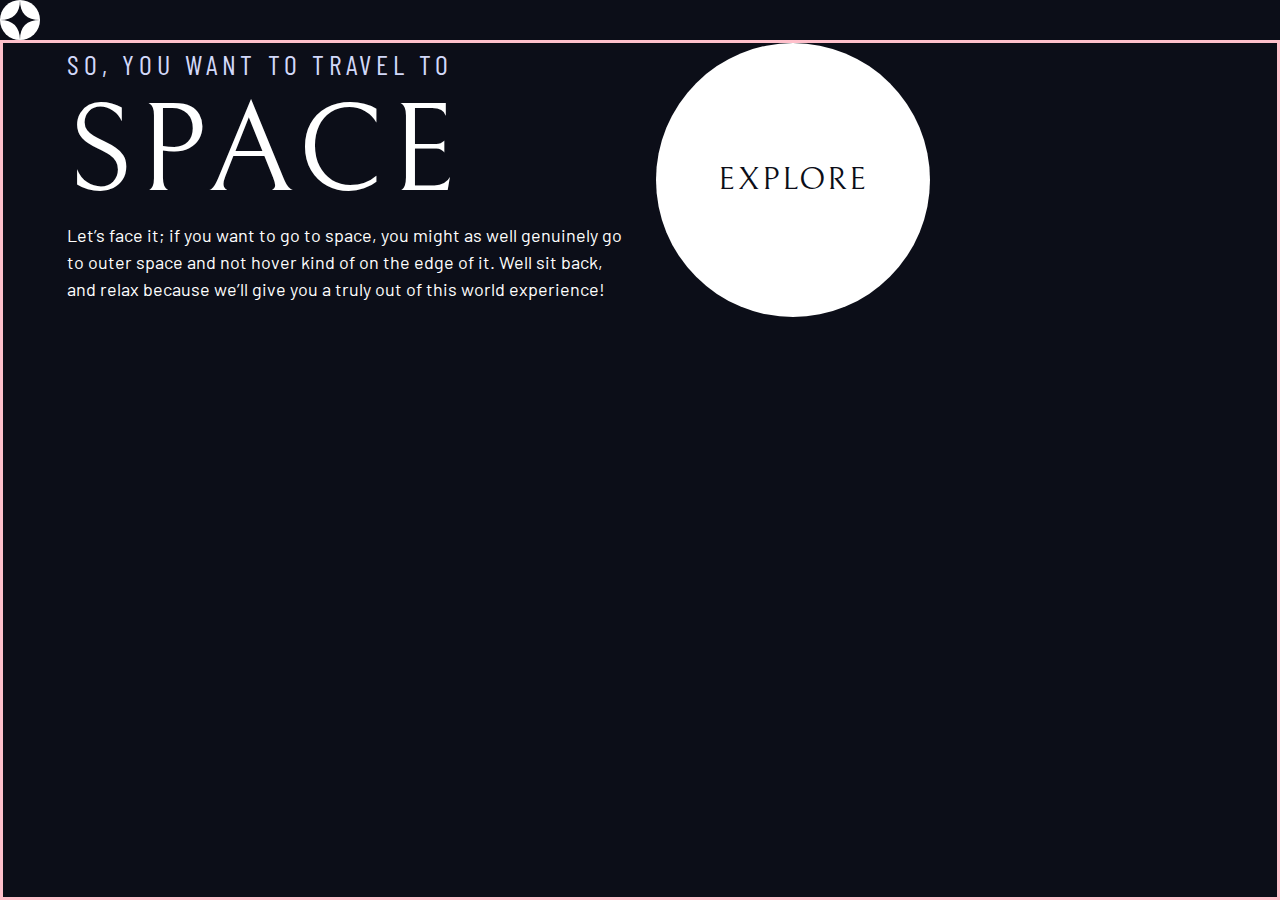
==== index.html @ 5cb03c68 "use grid to create layout" ====
<!DOCTYPE html>
<html lang="en">
    <head>
    <meta charset="UTF-8">
    <meta name="viewport" content="width=device-width, initial-scale=1.0">
    <link rel="stylesheet" href="styles/styles.css">
    <link rel="icon" type="image/png" sizes="32x32" href="./assets/favicon-32x32.png">
    <link rel="stylesheet" href="styles/style.css">
    <title>Frontend Mentor | Space tourism website</title>
    </head>
    <body class="home">
        <header class="primary-header flex">
            <div>
                <!-- Must put the dimensions so the browser knows the aspect ratio-->
                <img src="assets/shared/logo.svg" class="logo" alt="White Circle Logo" width="40px" height="40px">
            </div>
            <!-- <nav>
                <ul class="primary-navigation underline-indicators  | flex">
                    <li class="active"><a class="uppercase text-white letter-spacing-2" href="index.html"><span>00</span>Home</a> </li>
                    <li><a class=" uppercase text-white letter-spacing-2" href="destination.html"><span>01</span>Destination</a></li>
                    <li><a class="uppercase text-white letter-spacing-2" href="crew.html"><span>02</span>Crew</a></li>
                    <li><a class="uppercase text-white letter-spacing-2" href="technology.html"><span>03</span>Technology</a></li>
                </ul>
            </nav> -->
        </header>
        <!-- every page must have a main element -->
        <main id="main-content">
            <div class="grid-container">
                <div>
                    <h1 class="ff-sans-cond fs-500 uppercase text-accent letter-spacing-1">So, you want to travel to
                    <span class="ff-serif fs-900 text-white d-block">Space</span></h1>
                    <p>Let’s face it; if you want to go to space, you might as well genuinely go to
                    outer space and not hover kind of on the edge of it. Well sit back, and relax
                    because we’ll give you a truly out of this world experience!</p>
                </div>

                <div>
                    <!-- explore button -->
                    <a href="" class="btn-large | uppercase bg-white text-dark fs-600 ff-serif">Explore</a>
                </div>
            </div>
        </main>
    </body>
</html>

<!-- <nav id="navigation" aria-label="Main Menu">
  <button class="menu-trigger click-target-helper" aria-haspopup="true" aria-expanded="false" tabindex="0">
    <img src="assets/shared/icon-hamburger.svg" class="icon icon-open" alt="menu open button">
    <img src="assets/shared/icon-close.svg" class="icon icon-close" alt="menu close button">
    <div class="visually-hidden">Reveal and Hide Menu</div>
  </button>
  <div class="menu-wrapper">
    <ul id="menu-list" class="menu-list" role="menu">
      <li><a href="index.html" class="menu-link menu-list-link | click-target-helper active"><span
            class="count">00</span>Home</a></li>
      <li><a href="destination-moon.html" class="menu-link menu-list-link | click-target-helper"><span
            class="count">01</span>Destination</a></li>
      <li><a href="crew-commander.html" class="menu-link menu-list-link | click-target-helper"><span
            class="count">02</span>Crew</a></li>
      <li><a href="technology.html" class="menu-link menu-list-link | click-target-helper"><span
            class="count">03</span>Technology</a></li>
    </ul>
  </div>
</nav> -->
---- styles/styles.css ----
/* Box sizing rules */
*,
*::before,
*::after {
  -webkit-box-sizing: border-box;
          box-sizing: border-box;
}

/* Remove default margin */
* {
  margin: 0;
}

/* Avoid text overflow */
p, h1, h2, h3, h4, h5, h6 {
  -webkit-hyphens: auto;
      -ms-hyphens: auto;
          hyphens: auto;
  /* optional */
}

/* Remove list styles on ul, ol elements with a list role, which suggests default styling will be removed */
ul[role=list],
ol[role=list] {
  list-style: none;
}

/* Set core root defaults */
html:focus-within {
  scroll-behavior: smooth;
}

/* Set core body defaults */
html, body {
  height: 100%;
}

body {
  text-rendering: optimizeSpeed;
  -webkit-font-smoothing: antialiased;
}

/* A elements that don't have a class get default styles */
a:not([class]) {
  -webkit-text-decoration-skip: ink;
          text-decoration-skip-ink: auto;
}

/* Make images easier to work with */
img, picture, video, canvas, svg {
  max-width: 100%;
  display: block;
}

/* Inherit fonts for inputs and buttons */
input,
button,
textarea,
select {
  font: inherit;
}

button {
  padding: 0;
  border: none;
  background-color: none;
  cursor: pointer;
}

/* Remove all animations, transitions and smooth scroll for people that prefer not to see them */
@media (prefers-reduced-motion: reduce) {
  html:focus-within {
    scroll-behavior: auto;
  }

  *,
*::before,
*::after {
    -webkit-animation-duration: 0.01ms !important;
            animation-duration: 0.01ms !important;
    -webkit-animation-iteration-count: 1 !important;
            animation-iteration-count: 1 !important;
    -webkit-transition-duration: 0.01ms !important;
         -o-transition-duration: 0.01ms !important;
            transition-duration: 0.01ms !important;
    scroll-behavior: auto !important;
  }
}
:root {
  --phone-max: 37.4374em;
  --tab-port-min: 37.5em // 600px
  --tab-port-max: 56.1875em // 899px
  --desktop-min: 56.25em // 900px
  --desktop-max: 80em // 1280px ;
}

:root {
  --clr-dark-hsl: 230 35% 7%;
  --clr-accent-hsl: 231 77% 90%;
  --clr-white-hsl: 0 100% 100%;
  --clr-dark: hsl(var(--clr-dark-hsl) / 1);
  --clr-accent: hsl(var(--clr-accent-hsl) / 1);
  --clr-white: hsl(var(--clr-white-hsl) / 1);
}

/* bellefair-regular - latin */
@font-face {
  font-family: "Bellefair";
  font-style: normal;
  font-weight: 400;
  font-display: swap;
  src: url("../../assets/fonts/bellefair/bellefair-v11-latin-regular.eot");
  /* IE9 Compat Modes */
  src: url("../../assets/fonts/bellefair/bellefair-v11-latin-regular.eot?#iefix") format("embedded-opentype"), url("../../assets/fonts/bellefair/bellefair-v11-latin-regular.woff2") format("woff2"), url("../../assets/fonts/bellefair/bellefair-v11-latin-regular.woff") format("woff"), url("../../assets/fonts/bellefair/bellefair-v11-latin-regular.ttf") format("truetype"), url("../../assets/fonts/bellefair/bellefair-v11-latin-regular.svg#Bellefair") format("svg");
  /* Legacy iOS */
}
/* barlow-condensed-regular - latin */
@font-face {
  font-family: "Barlow Condensed";
  font-style: normal;
  font-weight: 400;
  font-display: swap;
  src: url("../../assets/fonts/barlow-condensed/barlow-condensed-v11-latin-regular.eot");
  /* IE9 Compat Modes */
  src: url("../../assets/fonts/barlow-condensed/barlow-condensed-v11-latin-regular.eot?#iefix") format("embedded-opentype"), url("../../assets/fonts/barlow-condensed/barlow-condensed-v11-latin-regular.woff2") format("woff2"), url("../../assets/fonts/barlow-condensed/barlow-condensed-v11-latin-regular.woff") format("woff"), url("../../assets/fonts/barlow-condensed/barlow-condensed-v11-latin-regular.ttf") format("truetype"), url("../../assets/fonts/barlow-condensed/barlow-condensed-v11-latin-regular.svg#BarlowCondensed") format("svg");
  /* Legacy iOS */
}
/* barlow-regular - latin */
@font-face {
  font-family: "Barlow";
  font-style: normal;
  font-weight: 400;
  font-display: swap;
  src: url("../../assets/fonts/barlow/barlow-v11-latin-regular.eot");
  /* IE9 Compat Modes */
  src: url("../../assets/fonts/barlow/barlow-v11-latin-regular.eot?#iefix") format("embedded-opentype"), url("../../assets/fonts/barlow/barlow-v11-latin-regular.woff2") format("woff2"), url("../../assets/fonts/barlow/barlow-v11-latin-regular.woff") format("woff"), url("../../assets/fonts/barlow/barlow-v11-latin-regular.ttf") format("truetype"), url("../../assets/fonts/barlow/barlow-v11-latin-regular.svg#Barlow") format("svg");
  /* Legacy iOS */
}
/* barlow-condensed-700 - latin */
@font-face {
  font-family: "Barlow Condensed";
  font-style: normal;
  font-weight: 700;
  font-display: swap;
  src: url("../../assets/fonts/barlow-condensed-700/barlow-condensed-v11-latin-700.eot");
  /* IE9 Compat Modes */
  src: local(""), url("../../assets/fonts/barlow-condensed-700/barlow-condensed-v11-latin-700.eot?#iefix") format("embedded-opentype"), url("../../assets/fonts/barlow-condensed-700/barlow-condensed-v11-latin-700.woff2") format("woff2"), url("../../assets/fonts/barlow-condensed-700/barlow-condensed-v11-latin-700.woff") format("woff"), url("../../assets/fonts/barlow-condensed-700/barlow-condensed-v11-latin-700.ttf") format("truetype"), url("../../assets/fonts/barlow-condensed-700/barlow-condensed-v11-latin-700.svg#BarlowCondensed") format("svg");
  /* Legacy iOS */
}
:root {
  --font-sans: system-ui,-apple-system,"Segoe UI","Roboto","Ubuntu","Cantarell","Noto Sans", sans-serif;
  --font-serif: "Old Style", "Apple Garamond", "Baskerville", "Times New Roman", "Droid Serif", "Times", "Source Serif Pro", "serif", "Apple Color Emoji", "Segoe UI Emoji", "Segoe UI Symbol";
  --ff-serif: "Bellefair", var(--font-serif);
  --ff-sans-cond: "Barlow Condensed", var(--font-sans);
  --ff-sans-normal: "Barlow", var(--font-sans);
  --fs-900: clamp(5rem, 8.5vw + 1rem, 9.375rem);
  --fs-800: 3.55rem;
  --fs-700: 1.5rem;
  --fs-600: 1.25rem;
  --fs-500: 1rem;
  --fs-400: 0.9375rem;
  --fs-300: 0.875rem;
  --fs-200: 0.875rem;
  --letter-spacing-large: 2.7px;
  --letter-spacing-med: 2.7px;
  --letter-spacing-sm: 2.35px;
  --letter-spacing-xs: 1.25px;
  --fw-normal: 400;
  --fw-bold: 700;
}
@media (min-width: 37.5em) {
  :root {
    --fs-800: 5rem;
    --fs-700: 2.5rem;
    --fs-600: 1.5rem;
    --fs-500: 1.25rem;
    --fs-400: 1rem;
    --fs-300: 1rem;
    --letter-spacing-large: 3.38px;
    --letter-spacing-med: 2.36px;
    --letter-spacing-sm: 2.35px;
    --letter-spacing-xs: 2px;
  }
}
@media (min-width: 56.25em) {
  :root {
    --fs-700: 3.5rem;
    --fs-600: 2rem;
    --fs-500: 1.75rem;
    --fs-400: 1.125rem;
    --letter-spacing-large: 4.75px;
    --letter-spacing-med: 2.7px;
    --letter-spacing-sm: 2.35px;
  }
}

h1, h2, h3, h4, h5, h6 {
  font-weight: var(--fw-normal);
}

:root {
  --layer-1: 1;
  --layer-2: 2;
  --layer-3: 3;
  --layer-4: 4;
  --layer-5: 5;
  --layer-important:2147483647;
}

body {
  background-color: var(--clr-dark);
  color: var(--clr-white);
  font-family: var(--ff-sans-normal);
  font-size: var(--fs-400);
  font-weight: var(--fw-normal);
  line-height: 1.5;
  display: grid;
  grid-template-rows: -webkit-min-content 1fr;
  grid-template-rows: min-content 1fr;
}

main {
  display: grid;
}

:root {
  --duration-fast: 200ms;
  --duration-med: 300ms;
  --duration-slow: 600ms;
}

.flex {
  display: -webkit-box;
  display: -ms-flexbox;
  display: flex;
  gap: var(--gap, 1rem);
}

.grid {
  display: grid;
  gap: var(--gap, 1rem);
}

.d-block {
  display: block;
}

.flow > * + * {
  margin-top: var(--flow-space, 1em);
}

.container {
  padding-inline: 2em;
  max-width: 80rem;
  margin-inline: auto;
}

.grid-container {
  border: 3px solid pink;
  --max-width: calc(var(--desktop-max) / 2);
  display: grid;
}
@media (min-width: 56.25em) {
  .grid-container {
    grid-template-columns: minmax(2rem, 1fr) repeat(2, minmax(0, 40rem)) minmax(2rem, 1fr);
    -webkit-column-gap: var(--container-gap, 2rem);
       -moz-column-gap: var(--container-gap, 2rem);
            column-gap: var(--container-gap, 2rem);
  }
  .grid-container > :first-child {
    grid-column: 2;
  }
  .grid-container > :last-child {
    grid-column: 3;
  }
}

.flex-container {
  border: 3px solid pink;
  -webkit-box-orient: vertical;
  -webkit-box-direction: normal;
      -ms-flex-direction: column;
          flex-direction: column;
}

.container-ch {
  width: calc(100% - 2 * var(--component-padding, 2em));
  margin-inline: auto;
  max-width: 80rem;
}

.sr-only {
  position: absolute;
  overflow: hidden;
  clip: rect(0 0 0 0);
  height: 1px;
  width: 1px;
  margin: -1px;
  padding: 0;
  border: 0;
  white-space: nowrap;
}

.click-target-helper {
  position: relative;
}
.click-target-helper::after {
  --click-target-minimum: 44px;
  --inset-by: min(
    0px,
    calc((100% - var(--click-target-minimum)) / 2)
  );
  content: "";
  position: absolute;
  top: var(--inset-by);
  left: var(--inset-by);
  right: var(--inset-by);
  bottom: var(--inset-by);
}

.bg-dark {
  background-color: hsl(var(--clr-dark-hsl)/var(--alpha, 1));
}

.bg-accent {
  background-color: hsl(var(--clr-accent-hsl)/var(--alpha, 1));
}

.bg-white {
  background-color: hsl(var(--clr-white-hsl)/var(--alpha, 1));
}

.text-dark {
  color: hsl(var(--clr-dark-hsl));
}

.text-accent {
  color: hsl(var(--clr-accent-hsl));
}

.text-white {
  color: hsl(var(--clr-white-hsl));
}

/* typography */
.ff-serif {
  font-family: var(--ff-serif);
}

.ff-sans-cond {
  font-family: var(--ff-sans-cond);
}

.ff-sans-normal {
  font-family: var(--ff-sans-normal);
}

.letter-spacing-1 {
  letter-spacing: var(--letter-spacing-large);
}

.letter-spacing-2 {
  letter-spacing: var(--letter-spacing-med);
}

.letter-spacing-3 {
  letter-spacing: var(--letter-spacing-sm);
}

.uppercase {
  text-transform: uppercase;
}

.fs-900 {
  font-size: var(--fs-900);
}

.fs-800 {
  font-size: var(--fs-800);
}

.fs-700 {
  font-size: var(--fs-700);
}

.fs-600 {
  font-size: var(--fs-600);
}

.fs-500 {
  font-size: var(--fs-500);
}

.fs-400 {
  font-size: var(--fs-400);
}

.fs-300 {
  font-size: var(--fs-300);
}

.fs-200 {
  font-size: var(--fs-200);
}

.fw-normal {
  font-weight: var(--fw-normal);
}

.fw-bold {
  font-weight: var(--fw-bold);
}

.fs-900,
.fs-800,
.fs-700,
.fs-600 {
  line-height: 1.1;
}

.numbered-title {
  font-family: var(--ff-sans-cond);
  font-size: var(--fs-500);
  letter-spacing: 4.72px;
  text-transform: uppercase;
}
.numbered-title span {
  color: hsl(var(--clr-white-hsl)/0.25);
  margin-right: 0.85em;
  font-weight: var(--fw-bold);
}

.btn-large {
  --btn-size: 8.5625em;
  isolation: isolate;
  position: relative;
  display: grid;
  place-content: center;
  letter-spacing: var(--letter-spacing-xs);
  width: var(--btn-size);
  height: var(--btn-size);
  border-radius: 50%;
  text-decoration: none;
}
.btn-large::before {
  content: "";
  opacity: 0;
  position: absolute;
  inset: 0;
  background: hsl(var(--clr-white-hsl)/0.13);
  border-radius: inherit;
  --anim-duration: var(--duration-slow);
  -webkit-transition: opacity var(--anim-duration) linear, -webkit-transform calc(1.5 * var(--anim-duration)) ease-out;
  transition: opacity var(--anim-duration) linear, -webkit-transform calc(1.5 * var(--anim-duration)) ease-out;
  -o-transition: opacity var(--anim-duration) linear, transform calc(1.5 * var(--anim-duration)) ease-out;
  transition: opacity var(--anim-duration) linear, transform calc(1.5 * var(--anim-duration)) ease-out;
  transition: opacity var(--anim-duration) linear, transform calc(1.5 * var(--anim-duration)) ease-out, -webkit-transform calc(1.5 * var(--anim-duration)) ease-out;
  z-index: -1;
}
.btn-large:hover::before, .btn-large:focus::before {
  opacity: 1;
  -webkit-transform: scale(1.64);
      -ms-transform: scale(1.64);
          transform: scale(1.64);
  --anim-duration: var(--duration-fast);
}

.tab-button [aria-selected=true] {
  color: var(--clr-white);
}

.dot-button {
  --dot-size: 0.5rem;
  padding: var(--dot-size);
  border-radius: 50%;
  -webkit-box-shadow: inset 0px 0px 0px var(--dot-size) hsl(var(--clr-white-hsl)/0.17);
          box-shadow: inset 0px 0px 0px var(--dot-size) hsl(var(--clr-white-hsl)/0.17);
  will-change: box-shadow;
  -webkit-transition: -webkit-box-shadow var(--anim-duration, var(--duration-med)) ease-out;
  transition: -webkit-box-shadow var(--anim-duration, var(--duration-med)) ease-out;
  -o-transition: box-shadow var(--anim-duration, var(--duration-med)) ease-out;
  transition: box-shadow var(--anim-duration, var(--duration-med)) ease-out;
  transition: box-shadow var(--anim-duration, var(--duration-med)) ease-out, -webkit-box-shadow var(--anim-duration, var(--duration-med)) ease-out;
}
.dot-button:hover {
  -webkit-box-shadow: inset 0px 0px 0px var(--dot-size) hsl(var(--clr-white-hsl)/0.25);
          box-shadow: inset 0px 0px 0px var(--dot-size) hsl(var(--clr-white-hsl)/0.25);
  --anim-duration: var(--duration-fast);
}

.dot-button[aria-selected=true] {
  background-color: var(--clr-white);
}

.number-button {
  position: relative;
  --button-size: 2.5em;
  font-family: var(--ff-serif);
  font-size: var(--fs-600);
  color: var(--clr-white);
  border-radius: 50%;
  width: var(--button-size);
  height: var(--button-size);
  background-color: var(--clr-dark);
  -webkit-box-shadow: 0px 0px 0px 1px hsl(var(--clr-white-hsl)/0.25);
          box-shadow: 0px 0px 0px 1px hsl(var(--clr-white-hsl)/0.25);
  will-change: box-shadow;
  -webkit-transition: -webkit-box-shadow var(--duration-med) ease-out;
  transition: -webkit-box-shadow var(--duration-med) ease-out;
  -o-transition: box-shadow var(--duration-med) ease-out;
  transition: box-shadow var(--duration-med) ease-out;
  transition: box-shadow var(--duration-med) ease-out, -webkit-box-shadow var(--duration-med) ease-out;
}
.number-button:hover, .number-button:focus {
  -webkit-box-shadow: 0px 0px 0px 1px var(--clr-white);
          box-shadow: 0px 0px 0px 1px var(--clr-white);
}
.number-button[aria-selected=true] {
  color: var(--clr-dark);
  background-color: var(--clr-white);
  -webkit-box-shadow: 0px 0px 0px 1px hsl(var(--clr-white-hsl));
          box-shadow: 0px 0px 0px 1px hsl(var(--clr-white-hsl));
}

.primary-navigation {
  --gap: 8.5625rem;
  --underline-gap: 2rem;
  background: hsl(var(--clr-white-hsl)/0.04);
  font-family: var(--ff-sans-cond);
  font-size: var(--fs-300);
  list-style: none;
}
.primary-navigation a {
  text-decoration: none;
}
.primary-navigation a span {
  font-weight: var(--fw-bold);
  margin-right: 0.5em;
}

.tab-buttons {
  --gap: 3rem;
}

.dot-buttons {
  --gap: 2rem;
}

.number-buttons {
  --gap: 3rem;
}

.underline-indicators > *,
.underline-indicator {
  cursor: pointer;
  position: relative;
  padding-block: var(--underline-gap, 1rem);
}
.underline-indicators > *::before,
.underline-indicator::before {
  content: "";
  position: absolute;
  width: 100%;
  height: 3px;
  bottom: 0;
  opacity: 0;
  -webkit-transform: scaleX(0);
      -ms-transform: scaleX(0);
          transform: scaleX(0);
  background-color: hsl(var(--clr-white-hsl)/0.52);
  --anim-duration: var(--duration-slow);
  -webkit-transition: opacity var(--anim-duration) linear, -webkit-transform var(--anim-duration) ease-out;
  transition: opacity var(--anim-duration) linear, -webkit-transform var(--anim-duration) ease-out;
  -o-transition: opacity var(--anim-duration) linear, transform var(--anim-duration) ease-out;
  transition: opacity var(--anim-duration) linear, transform var(--anim-duration) ease-out;
  transition: opacity var(--anim-duration) linear, transform var(--anim-duration) ease-out, -webkit-transform var(--anim-duration) ease-out;
}
.underline-indicators > *:hover::before, .underline-indicators > *:focus:before,
.underline-indicator:hover::before,
.underline-indicator:focus:before {
  opacity: 1;
  -webkit-transform: scaleX(1);
      -ms-transform: scaleX(1);
          transform: scaleX(1);
  --anim-duration: var(--duration-fast);
}
.underline-indicators > *[aria-selected=true]::before, .underline-indicators > *.active::before,
.underline-indicator[aria-selected=true]::before,
.underline-indicator.active::before {
  opacity: 1;
  -webkit-transform: scaleX(1);
      -ms-transform: scaleX(1);
          transform: scaleX(1);
  -webkit-box-shadow: 0px 0px 1em var(--clr-accent);
          box-shadow: 0px 0px 1em var(--clr-accent);
  background-color: hsl(var(--clr-white-hsl)/1);
}

.container-ch.flex {
  -webkit-box-pack: center;
      -ms-flex-pack: center;
          justify-content: center;
}

.box {
  background: lightblue;
  padding: 3rem;
}
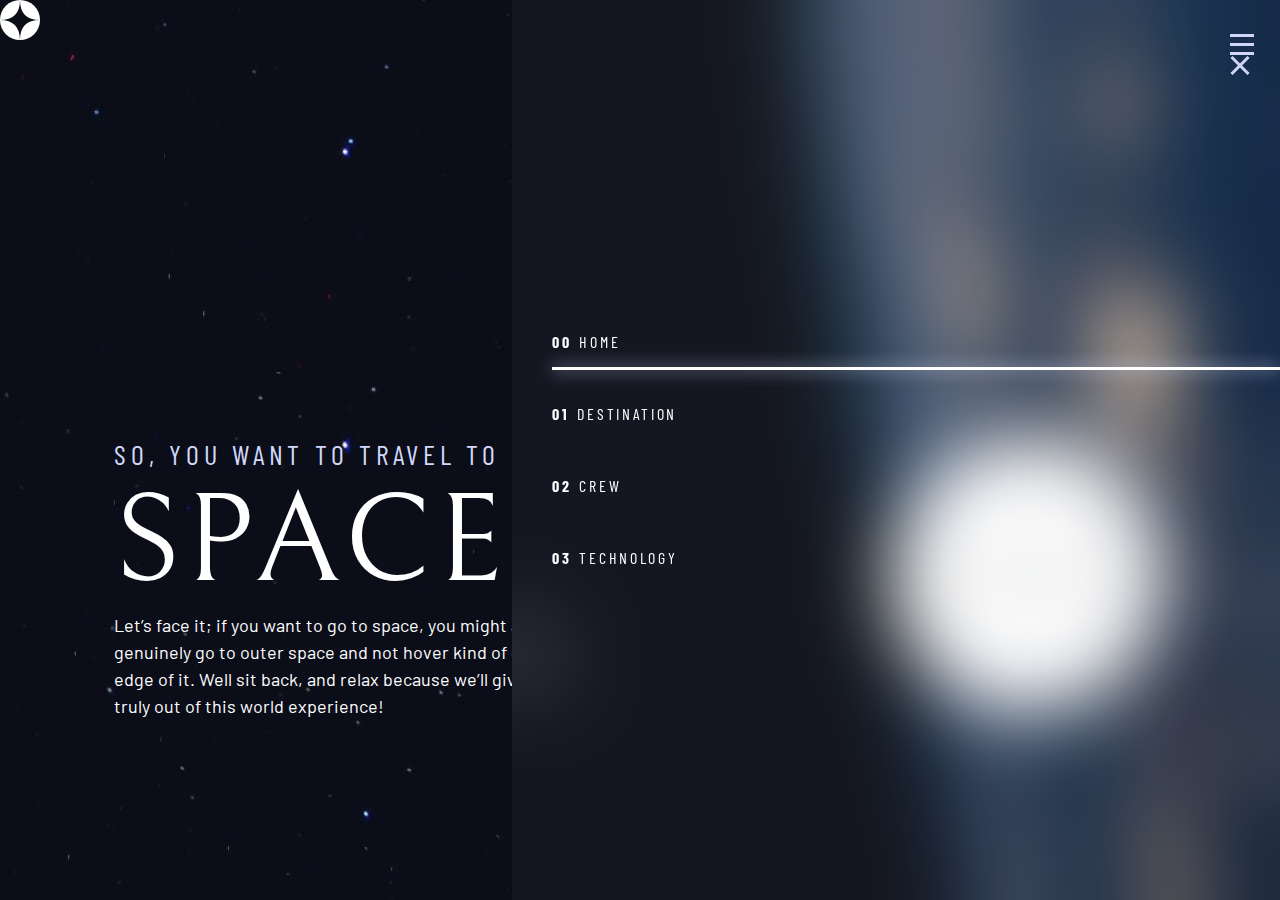
==== commit 59048cf9: "start style of mobile menu" ====
--- a/index.html
+++ b/index.html
@@ -11,17 +11,23 @@
     <body class="home">
         <header class="primary-header flex">
             <div>
-                <!-- Must put the dimensions so the browser knows the aspect ratio-->
+                <!-- Must put the dimensions of images so the browser knows the aspect ratio-->
                 <img src="assets/shared/logo.svg" class="logo" alt="White Circle Logo" width="40px" height="40px">
             </div>
-            <!-- <nav>
-                <ul class="primary-navigation underline-indicators  | flex">
+            <!-- For accessibility we should always put the toggle button inside the nav element -->
+            <nav role="navigation" aria-label="primary navigation">
+                <button  class="menu-trigger click-target-helper" aria-controls="primary-navigation" aria-haspopup="true" aria-expanded="false" tabindex="0">
+                    <img src="assets/shared/icon-hamburger.svg" class="icon icon-open" alt="menu open button">
+                    <img src="assets/shared/icon-close.svg" class="icon icon-close" alt="menu close button">
+                    <span class="sr-only">Open Menu</span>
+                </button>
+                <ul id="primary-navigation" class="primary-navigation underline-indicators  | flex">
                     <li class="active"><a class="uppercase text-white letter-spacing-2" href="index.html"><span>00</span>Home</a> </li>
                     <li><a class=" uppercase text-white letter-spacing-2" href="destination.html"><span>01</span>Destination</a></li>
                     <li><a class="uppercase text-white letter-spacing-2" href="crew.html"><span>02</span>Crew</a></li>
                     <li><a class="uppercase text-white letter-spacing-2" href="technology.html"><span>03</span>Technology</a></li>
                 </ul>
-            </nav> -->
+            </nav>
         </header>
         <!-- every page must have a main element -->
         <main id="main-content">
@@ -34,7 +40,7 @@
                     because we’ll give you a truly out of this world experience!</p>
                 </div>
 
-                <div>
+                <div class="width-100">
                     <!-- explore button -->
                     <a href="" class="btn-large | uppercase bg-white text-dark fs-600 ff-serif">Explore</a>
                 </div>
--- a/styles/styles.css
+++ b/styles/styles.css
@@ -12,13 +12,6 @@
 }
 
 /* Avoid text overflow */
-p, h1, h2, h3, h4, h5, h6 {
-  -webkit-hyphens: auto;
-      -ms-hyphens: auto;
-          hyphens: auto;
-  /* optional */
-}
-
 /* Remove list styles on ul, ol elements with a list role, which suggests default styling will be removed */
 ul[role=list],
 ol[role=list] {
@@ -172,7 +165,7 @@
   :root {
     --fs-800: 5rem;
     --fs-700: 2.5rem;
-    --fs-600: 1.5rem;
+    --fs-600: 2rem;
     --fs-500: 1.25rem;
     --fs-400: 1rem;
     --fs-300: 1rem;
@@ -185,7 +178,6 @@
 @media (min-width: 56.25em) {
   :root {
     --fs-700: 3.5rem;
-    --fs-600: 2rem;
     --fs-500: 1.75rem;
     --fs-400: 1.125rem;
     --letter-spacing-large: 4.75px;
@@ -217,10 +209,7 @@
   display: grid;
   grid-template-rows: -webkit-min-content 1fr;
   grid-template-rows: min-content 1fr;
-}
-
-main {
-  display: grid;
+  background: var(--bg-image) 0/cover fixed;
 }
 
 :root {
@@ -245,6 +234,10 @@
   display: block;
 }
 
+.width-100 {
+  width: 100%;
+}
+
 .flow > * + * {
   margin-top: var(--flow-space, 1em);
 }
@@ -256,13 +249,17 @@
 }
 
 .grid-container {
-  border: 3px solid pink;
-  --max-width: calc(var(--desktop-max) / 2);
+  text-align: center;
   display: grid;
+  place-items: center;
+  padding-inline: 1.5rem;
+}
+.grid-container > * {
+  max-width: 46ch;
 }
 @media (min-width: 56.25em) {
   .grid-container {
-    grid-template-columns: minmax(2rem, 1fr) repeat(2, minmax(0, 40rem)) minmax(2rem, 1fr);
+    grid-template-columns: minmax(0.5rem, 1fr) repeat(2, minmax(0, 40rem)) minmax(0.5rem, 1fr);
     -webkit-column-gap: var(--container-gap, 2rem);
        -moz-column-gap: var(--container-gap, 2rem);
             column-gap: var(--container-gap, 2rem);
@@ -273,14 +270,6 @@
   .grid-container > :last-child {
     grid-column: 3;
   }
-}
-
-.flex-container {
-  border: 3px solid pink;
-  -webkit-box-orient: vertical;
-  -webkit-box-direction: normal;
-      -ms-flex-direction: column;
-          flex-direction: column;
 }
 
 .container-ch {
@@ -418,6 +407,10 @@
   line-height: 1.1;
 }
 
+main {
+  display: grid;
+}
+
 .numbered-title {
   font-family: var(--ff-sans-cond);
   font-size: var(--fs-500);
@@ -431,10 +424,10 @@
 }
 
 .btn-large {
-  --btn-size: 8.5625em;
+  --btn-size: 7.5em;
   isolation: isolate;
   position: relative;
-  display: grid;
+  display: inline-grid;
   place-content: center;
   letter-spacing: var(--letter-spacing-xs);
   width: var(--btn-size);
@@ -463,6 +456,16 @@
       -ms-transform: scale(1.64);
           transform: scale(1.64);
   --anim-duration: var(--duration-fast);
+}
+@media (min-width: 37.5em) {
+  .btn-large {
+    --btn-size: 7.5625em;
+  }
+}
+@media (min-width: 56.25em) {
+  .btn-large {
+    --btn-size: 8.5625em;
+  }
 }
 
 .tab-button [aria-selected=true] {
@@ -522,9 +525,32 @@
           box-shadow: 0px 0px 0px 1px hsl(var(--clr-white-hsl));
 }
 
+[aria-label="primary navigation"] {
+  z-index: 100;
+}
+[aria-label="primary navigation"] .menu-trigger {
+  position: absolute;
+  top: 34px;
+  right: 26px;
+  z-index: 200;
+  background: none;
+}
+
 .primary-navigation {
-  --gap: 8.5625rem;
-  --underline-gap: 2rem;
+  position: fixed;
+  -webkit-box-pack: center;
+      -ms-flex-pack: center;
+          justify-content: center;
+  top: 0;
+  right: 0;
+  bottom: 0;
+  width: 60vw;
+  -webkit-box-orient: vertical;
+  -webkit-box-direction: normal;
+      -ms-flex-direction: column;
+          flex-direction: column;
+  -webkit-backdrop-filter: blur(40px);
+          backdrop-filter: blur(40px);
   background: hsl(var(--clr-white-hsl)/0.04);
   font-family: var(--ff-sans-cond);
   font-size: var(--fs-300);
@@ -596,13 +622,26 @@
   background-color: hsl(var(--clr-white-hsl)/1);
 }
 
-.container-ch.flex {
-  -webkit-box-pack: center;
-      -ms-flex-pack: center;
-          justify-content: center;
-}
-
-.box {
-  background: lightblue;
-  padding: 3rem;
+.home.home {
+  --bg-image: url(../../assets/home/background-home-mobile.jpg);
+}
+@media (min-width: 37.5em) {
+  .home.home {
+    --bg-image: url(../../assets/home/background-home-tablet.jpg);
+  }
+}
+@media (min-width: 56.25em) {
+  .home.home {
+    --bg-image: url(../../assets/home/background-home-desktop.jpg);
+  }
+}
+@media (min-width: 56.25em) {
+  .home .grid-container {
+    padding-bottom: max(5rem, 20vh);
+    place-content: end;
+    text-align: left;
+  }
+  .home .grid-container > :last-child {
+    text-align: right;
+  }
 }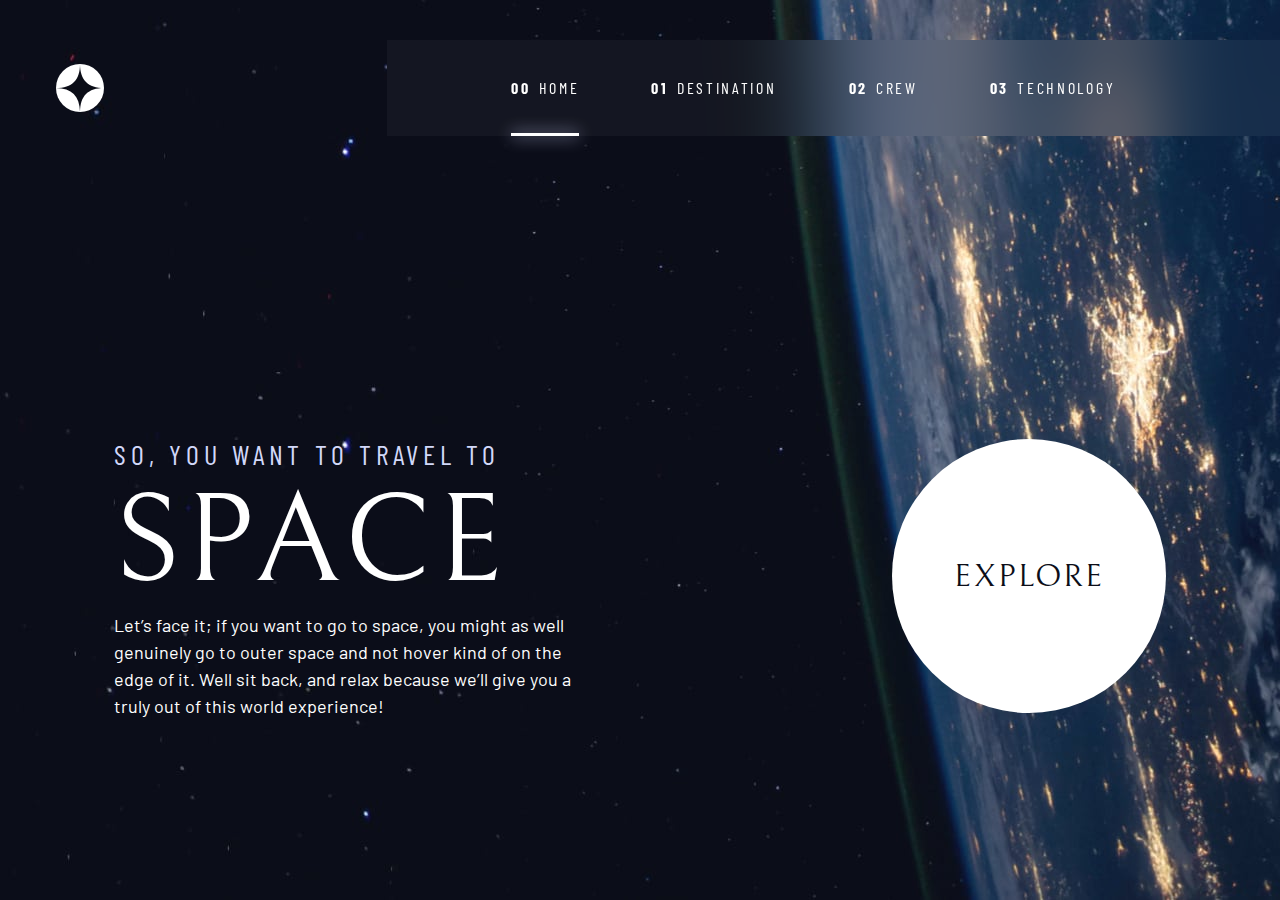
==== commit abb2d0e1: "complete menu" ====
--- a/index.html
+++ b/index.html
@@ -5,7 +5,7 @@
     <meta name="viewport" content="width=device-width, initial-scale=1.0">
     <link rel="stylesheet" href="styles/styles.css">
     <link rel="icon" type="image/png" sizes="32x32" href="./assets/favicon-32x32.png">
-    <link rel="stylesheet" href="styles/style.css">
+    <script src="javascript/navigation.js" defer></script>
     <title>Frontend Mentor | Space tourism website</title>
     </head>
     <body class="home">
@@ -16,12 +16,10 @@
             </div>
             <!-- For accessibility we should always put the toggle button inside the nav element -->
             <nav role="navigation" aria-label="primary navigation">
-                <button  class="menu-trigger click-target-helper" aria-controls="primary-navigation" aria-haspopup="true" aria-expanded="false" tabindex="0">
-                    <img src="assets/shared/icon-hamburger.svg" class="icon icon-open" alt="menu open button">
-                    <img src="assets/shared/icon-close.svg" class="icon icon-close" alt="menu close button">
+                <button  id='menu-trigger' class="menu-trigger click-target-helper" aria-controls="primary-navigation" aria-haspopup="true" aria-expanded="false" tabindex="0">
                     <span class="sr-only">Open Menu</span>
                 </button>
-                <ul id="primary-navigation" class="primary-navigation underline-indicators  | flex">
+                <ul id="primary-navigation-list" class="primary-navigation-list underline-indicators  | flex">
                     <li class="active"><a class="uppercase text-white letter-spacing-2" href="index.html"><span>00</span>Home</a> </li>
                     <li><a class=" uppercase text-white letter-spacing-2" href="destination.html"><span>01</span>Destination</a></li>
                     <li><a class="uppercase text-white letter-spacing-2" href="crew.html"><span>02</span>Crew</a></li>
@@ -48,23 +46,3 @@
         </main>
     </body>
 </html>
-
-<!-- <nav id="navigation" aria-label="Main Menu">
-  <button class="menu-trigger click-target-helper" aria-haspopup="true" aria-expanded="false" tabindex="0">
-    <img src="assets/shared/icon-hamburger.svg" class="icon icon-open" alt="menu open button">
-    <img src="assets/shared/icon-close.svg" class="icon icon-close" alt="menu close button">
-    <div class="visually-hidden">Reveal and Hide Menu</div>
-  </button>
-  <div class="menu-wrapper">
-    <ul id="menu-list" class="menu-list" role="menu">
-      <li><a href="index.html" class="menu-link menu-list-link | click-target-helper active"><span
-            class="count">00</span>Home</a></li>
-      <li><a href="destination-moon.html" class="menu-link menu-list-link | click-target-helper"><span
-            class="count">01</span>Destination</a></li>
-      <li><a href="crew-commander.html" class="menu-link menu-list-link | click-target-helper"><span
-            class="count">02</span>Crew</a></li>
-      <li><a href="technology.html" class="menu-link menu-list-link | click-target-helper"><span
-            class="count">03</span>Technology</a></li>
-    </ul>
-  </div>
-</nav> -->--- a/styles/styles.css
+++ b/styles/styles.css
@@ -190,64 +190,6 @@
   font-weight: var(--fw-normal);
 }
 
-:root {
-  --layer-1: 1;
-  --layer-2: 2;
-  --layer-3: 3;
-  --layer-4: 4;
-  --layer-5: 5;
-  --layer-important:2147483647;
-}
-
-body {
-  background-color: var(--clr-dark);
-  color: var(--clr-white);
-  font-family: var(--ff-sans-normal);
-  font-size: var(--fs-400);
-  font-weight: var(--fw-normal);
-  line-height: 1.5;
-  display: grid;
-  grid-template-rows: -webkit-min-content 1fr;
-  grid-template-rows: min-content 1fr;
-  background: var(--bg-image) 0/cover fixed;
-}
-
-:root {
-  --duration-fast: 200ms;
-  --duration-med: 300ms;
-  --duration-slow: 600ms;
-}
-
-.flex {
-  display: -webkit-box;
-  display: -ms-flexbox;
-  display: flex;
-  gap: var(--gap, 1rem);
-}
-
-.grid {
-  display: grid;
-  gap: var(--gap, 1rem);
-}
-
-.d-block {
-  display: block;
-}
-
-.width-100 {
-  width: 100%;
-}
-
-.flow > * + * {
-  margin-top: var(--flow-space, 1em);
-}
-
-.container {
-  padding-inline: 2em;
-  max-width: 80rem;
-  margin-inline: auto;
-}
-
 .grid-container {
   text-align: center;
   display: grid;
@@ -263,6 +205,8 @@
     -webkit-column-gap: var(--container-gap, 2rem);
        -moz-column-gap: var(--container-gap, 2rem);
             column-gap: var(--container-gap, 2rem);
+    text-align: left;
+    padding-bottom: max(5rem, 20vh);
   }
   .grid-container > :first-child {
     grid-column: 2;
@@ -272,10 +216,40 @@
   }
 }
 
-.container-ch {
-  width: calc(100% - 2 * var(--component-padding, 2em));
+:root {
+  --duration-fast: 200ms;
+  --duration-med: 300ms;
+  --duration-slow: 600ms;
+}
+
+.flex {
+  display: -webkit-box;
+  display: -ms-flexbox;
+  display: flex;
+  gap: var(--gap, 1rem);
+}
+
+.grid {
+  display: grid;
+  gap: var(--gap, 1rem);
+}
+
+.d-block {
+  display: block;
+}
+
+.width-100 {
+  width: 100%;
+}
+
+.flow > * + * {
+  margin-top: var(--flow-space, 1em);
+}
+
+.container {
+  padding-inline: 2em;
+  max-width: 80rem;
   margin-inline: auto;
-  max-width: 80rem;
 }
 
 .sr-only {
@@ -405,6 +379,73 @@
 .fs-700,
 .fs-600 {
   line-height: 1.1;
+}
+
+:root {
+  --layer-1: 1;
+  --layer-2: 2;
+  --layer-3: 3;
+  --layer-4: 4;
+  --layer-5: 5;
+  --layer-important:2147483647;
+}
+
+.layer-1 {
+  z-index: var(--layer-1);
+}
+
+.layer-2 {
+  z-index: var(--layer-2);
+}
+
+.layer-3 {
+  z-index: var(--layer-3);
+}
+
+.layer-4 {
+  z-index: var(--layer-4);
+}
+
+.layer-5 {
+  z-index: var(--layer-5);
+}
+
+.layer-important {
+  z-index: var(--layer-important);
+}
+
+a:focus-visible,
+.focus-visible {
+  outline: 1px solid var(--clr-accent);
+  outline-offset: 5px;
+}
+
+body {
+  background-color: var(--clr-dark);
+  color: var(--clr-white);
+  font-family: var(--ff-sans-normal);
+  font-size: var(--fs-400);
+  font-weight: var(--fw-normal);
+  line-height: 1.5;
+  display: grid;
+  grid-template-rows: -webkit-min-content 1fr;
+  grid-template-rows: min-content 1fr;
+  background: var(--bg-image) 0/cover fixed;
+  overflow-x: hidden;
+}
+
+.primary-header {
+  -webkit-box-align: center;
+      -ms-flex-align: center;
+          align-items: center;
+  -webkit-box-pack: justify;
+      -ms-flex-pack: justify;
+          justify-content: space-between;
+}
+@media (min-width: 56.25em) {
+  .primary-header {
+    margin-top: 2.5rem;
+  }
 }
 
 main {
@@ -526,54 +567,102 @@
 }
 
 [aria-label="primary navigation"] {
-  z-index: 100;
+  z-index: var(--layer-4);
 }
 [aria-label="primary navigation"] .menu-trigger {
-  position: absolute;
-  top: 34px;
-  right: 26px;
-  z-index: 200;
-  background: none;
-}
-
-.primary-navigation {
-  position: fixed;
-  -webkit-box-pack: center;
-      -ms-flex-pack: center;
-          justify-content: center;
-  top: 0;
-  right: 0;
-  bottom: 0;
-  width: 60vw;
-  -webkit-box-orient: vertical;
-  -webkit-box-direction: normal;
-      -ms-flex-direction: column;
-          flex-direction: column;
-  -webkit-backdrop-filter: blur(40px);
-          backdrop-filter: blur(40px);
-  background: hsl(var(--clr-white-hsl)/0.04);
+  display: none;
+}
+[aria-label="primary navigation"] .primary-navigation-list {
+  --underline-gap: 2.25rem;
+  --gap: 8.5625rem;
+  font-size: var(--fs-300);
   font-family: var(--ff-sans-cond);
-  font-size: var(--fs-300);
   list-style: none;
-}
-.primary-navigation a {
+  background: hsl(var(--clr-dark-hsl)/0.95);
+}
+@supports ((-webkit-backdrop-filter: blur(40px)) or (backdrop-filter: blur(40px))) {
+  [aria-label="primary navigation"] .primary-navigation-list {
+    -webkit-backdrop-filter: blur(40px);
+            backdrop-filter: blur(40px);
+    background: hsl(var(--clr-white-hsl)/0.04);
+  }
+}
+[aria-label="primary navigation"] .primary-navigation-list a {
   text-decoration: none;
 }
-.primary-navigation a span {
+[aria-label="primary navigation"] .primary-navigation-list a span {
   font-weight: var(--fw-bold);
   margin-right: 0.5em;
 }
-
-.tab-buttons {
-  --gap: 3rem;
-}
-
-.dot-buttons {
-  --gap: 2rem;
-}
-
-.number-buttons {
-  --gap: 3rem;
+@media (max-width: 37.4374em) {
+  [aria-label="primary navigation"] .menu-trigger {
+    display: block;
+    position: absolute;
+    top: 2rem;
+    right: 1.5rem;
+    z-index: var(--layer-5);
+    background: transparent;
+    background-image: url(../../assets/shared/icon-hamburger.svg);
+    background-repeat: no-repeat;
+    background-position: center;
+    --bg-size: 1.5rem;
+    width: var(--bg-size);
+    height: var(--bg-size);
+  }
+  [aria-label="primary navigation"] .menu-trigger:focus-visible {
+    outline: 2px solid var(--clr-accent);
+    outline-offset: 5px;
+  }
+  [aria-label="primary navigation"] .menu-trigger[aria-expanded=true] {
+    background-image: url(../../assets/shared/icon-close.svg);
+  }
+  [aria-label="primary navigation"] .menu-trigger[aria-expanded=true] ~ .primary-navigation-list {
+    -webkit-transform: translateX(0);
+        -ms-transform: translateX(0);
+            transform: translateX(0);
+  }
+  [aria-label="primary navigation"] .primary-navigation-list {
+    font-size: var(--fs-500);
+    position: fixed;
+    inset: 0 0 0 30%;
+    padding-block: min(20rem, 18vh);
+    -webkit-box-orient: vertical;
+    -webkit-box-direction: normal;
+        -ms-flex-direction: column;
+            flex-direction: column;
+    -webkit-transform: translateX(100%);
+        -ms-transform: translateX(100%);
+            transform: translateX(100%);
+    -webkit-transition: visibility 0s 200ms, -webkit-transform 200ms ease-out;
+    transition: visibility 0s 200ms, -webkit-transform 200ms ease-out;
+    -o-transition: transform 200ms ease-out, visibility 0s 200ms;
+    transition: transform 200ms ease-out, visibility 0s 200ms;
+    transition: transform 200ms ease-out, visibility 0s 200ms, -webkit-transform 200ms ease-out;
+    --gap: 1rem;
+  }
+  [aria-label="primary navigation"] .primary-navigation-list.underline-indicators > * {
+    --underline-gap: 0.3rem;
+  }
+  [aria-label="primary navigation"] .primary-navigation-list.underline-indicators > *::before {
+    height: 100%;
+    width: 4px;
+    right: 0;
+  }
+}
+@media (min-width: 37.5em) and (max-width: 56.1875em) {
+  [aria-label="primary navigation"] .primary-navigation-list {
+    padding-inline: 3rem;
+    --gap: 3rem;
+  }
+  [aria-label="primary navigation"] .primary-navigation-list span {
+    display: none;
+  }
+}
+@media (min-width: 56.25em) {
+  [aria-label="primary navigation"] .primary-navigation-list {
+    padding-inline: 7.75rem 10.3rem;
+    --gap: 4.5rem;
+  }
 }
 
 .underline-indicators > *,
@@ -622,6 +711,18 @@
   background-color: hsl(var(--clr-white-hsl)/1);
 }
 
+.logo {
+  --logo-size: 40px;
+  min-width: var(--logo-size);
+  min-height: var(--logo-size);
+  margin: 24px clamp(1.5rem, 5vw, 3.5rem);
+}
+
+@media (min-width: 37.5em) {
+  .logo {
+    --logo-size: 48px;
+  }
+}
 .home.home {
   --bg-image: url(../../assets/home/background-home-mobile.jpg);
 }
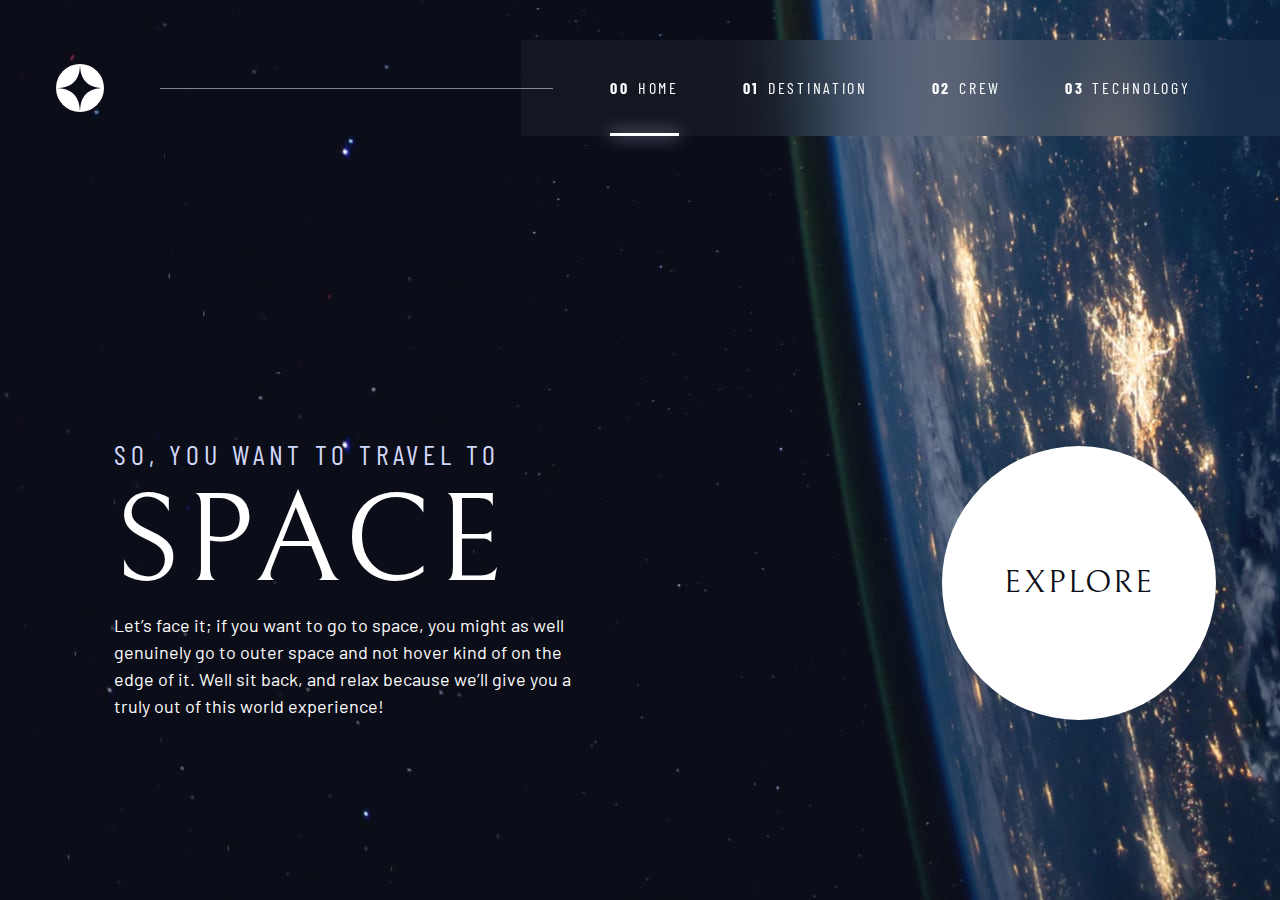
==== commit 9221a1d3: "all working" ====
--- a/index.html
+++ b/index.html
@@ -9,6 +9,7 @@
     <title>Frontend Mentor | Space tourism website</title>
     </head>
     <body class="home">
+        <a href="#main-content" class="skip-to-content bg-white text-dark">Skip to main content</a>
         <header class="primary-header flex">
             <div>
                 <!-- Must put the dimensions of images so the browser knows the aspect ratio-->
@@ -20,28 +21,26 @@
                     <span class="sr-only">Open Menu</span>
                 </button>
                 <ul id="primary-navigation-list" class="primary-navigation-list underline-indicators  | flex">
-                    <li class="active"><a class="uppercase text-white letter-spacing-2" href="index.html"><span>00</span>Home</a> </li>
-                    <li><a class=" uppercase text-white letter-spacing-2" href="destination.html"><span>01</span>Destination</a></li>
-                    <li><a class="uppercase text-white letter-spacing-2" href="crew.html"><span>02</span>Crew</a></li>
-                    <li><a class="uppercase text-white letter-spacing-2" href="technology.html"><span>03</span>Technology</a></li>
+                    <li class="active"><a class="uppercase text-white letter-spacing-2" href="index.html"><span aria-hidden="true">00</span>Home</a> </li>
+                    <li><a class=" uppercase text-white letter-spacing-2" href="destination.html"><span aria-hidden="true">01</span>Destination</a></li>
+                    <li><a class="uppercase text-white letter-spacing-2" href="crew.html"><span aria-hidden="true">02</span>Crew</a></li>
+                    <li><a class="uppercase text-white letter-spacing-2" href="technology.html"><span aria-hidden="true">03</span>Technology</a></li>
                 </ul>
             </nav>
         </header>
         <!-- every page must have a main element -->
-        <main id="main-content">
-            <div class="grid-container">
-                <div>
-                    <h1 class="ff-sans-cond fs-500 uppercase text-accent letter-spacing-1">So, you want to travel to
-                    <span class="ff-serif fs-900 text-white d-block">Space</span></h1>
-                    <p>Let’s face it; if you want to go to space, you might as well genuinely go to
-                    outer space and not hover kind of on the edge of it. Well sit back, and relax
-                    because we’ll give you a truly out of this world experience!</p>
-                </div>
+        <main id="main-content" class="grid-container grid-container--home" >
+            <div>
+                <h1 class="ff-sans-cond fs-500 uppercase text-accent letter-spacing-1">So, you want to travel to
+                <span class="ff-serif fs-900 text-white d-block">Space</span></h1>
+                <p>Let’s face it; if you want to go to space, you might as well genuinely go to
+                outer space and not hover kind of on the edge of it. Well sit back, and relax
+                because we’ll give you a truly out of this world experience!</p>
+            </div>
 
-                <div class="width-100">
-                    <!-- explore button -->
-                    <a href="" class="btn-large | uppercase bg-white text-dark fs-600 ff-serif">Explore</a>
-                </div>
+            <div>
+                <!-- explore button -->
+                <a href="" class="btn-large | uppercase bg-white text-dark fs-600 ff-serif">Explore</a>
             </div>
         </main>
     </body>
--- a/styles/styles.css
+++ b/styles/styles.css
@@ -91,9 +91,11 @@
   --clr-dark-hsl: 230 35% 7%;
   --clr-accent-hsl: 231 77% 90%;
   --clr-white-hsl: 0 100% 100%;
+  --clr-grey-blue-hsl: 231 15% 26%;
   --clr-dark: hsl(var(--clr-dark-hsl) / 1);
   --clr-accent: hsl(var(--clr-accent-hsl) / 1);
   --clr-white: hsl(var(--clr-white-hsl) / 1);
+  --clr-grey-blue: hsl(var(--clr-grey-blue-hsl) / 1);
 }
 
 /* bellefair-regular - latin */
@@ -148,6 +150,7 @@
   --ff-sans-normal: "Barlow", var(--font-sans);
   --fs-900: clamp(5rem, 8.5vw + 1rem, 9.375rem);
   --fs-800: 3.55rem;
+  --fs-750: 1.75rem;
   --fs-700: 1.5rem;
   --fs-600: 1.25rem;
   --fs-500: 1rem;
@@ -190,30 +193,88 @@
   font-weight: var(--fw-normal);
 }
 
-.grid-container {
-  text-align: center;
-  display: grid;
-  place-items: center;
-  padding-inline: 1.5rem;
-}
-.grid-container > * {
-  max-width: 46ch;
-}
-@media (min-width: 56.25em) {
-  .grid-container {
-    grid-template-columns: minmax(0.5rem, 1fr) repeat(2, minmax(0, 40rem)) minmax(0.5rem, 1fr);
-    -webkit-column-gap: var(--container-gap, 2rem);
-       -moz-column-gap: var(--container-gap, 2rem);
-            column-gap: var(--container-gap, 2rem);
-    text-align: left;
-    padding-bottom: max(5rem, 20vh);
-  }
-  .grid-container > :first-child {
-    grid-column: 2;
-  }
-  .grid-container > :last-child {
-    grid-column: 3;
-  }
+/* typography */
+.ff-serif {
+  font-family: var(--ff-serif);
+}
+
+.ff-sans-cond {
+  font-family: var(--ff-sans-cond);
+}
+
+.ff-sans-normal {
+  font-family: var(--ff-sans-normal);
+}
+
+.letter-spacing-1 {
+  letter-spacing: var(--letter-spacing-large);
+}
+
+.letter-spacing-2 {
+  letter-spacing: var(--letter-spacing-med);
+}
+
+.letter-spacing-3 {
+  letter-spacing: var(--letter-spacing-sm);
+}
+
+.uppercase {
+  text-transform: uppercase;
+}
+
+.fs-900 {
+  font-size: var(--fs-900);
+}
+
+.fs-800 {
+  font-size: var(--fs-800);
+}
+
+.fs-750 {
+  font-size: var(--fs-750);
+}
+
+.fs-700 {
+  font-size: var(--fs-700);
+}
+
+.fs-600 {
+  font-size: var(--fs-600);
+}
+
+.fs-500 {
+  font-size: var(--fs-500);
+}
+
+.fs-400 {
+  font-size: var(--fs-400);
+}
+
+.fs-300 {
+  font-size: var(--fs-300);
+}
+
+.fs-200 {
+  font-size: var(--fs-200);
+}
+
+.fw-normal {
+  font-weight: var(--fw-normal);
+}
+
+.fw-bold {
+  font-weight: var(--fw-bold);
+}
+
+.fs-900,
+.fs-800,
+.fs-700,
+.fs-600 {
+  line-height: 1.1;
+}
+
+a {
+  color: currentColor;
 }
 
 :root {
@@ -240,10 +301,6 @@
 
 .width-100 {
   width: 100%;
-}
-
-.flow > * + * {
-  margin-top: var(--flow-space, 1em);
 }
 
 .container {
@@ -293,6 +350,10 @@
   background-color: hsl(var(--clr-white-hsl)/var(--alpha, 1));
 }
 
+.bg-transparent {
+  background-color: transparent;
+}
+
 .text-dark {
   color: hsl(var(--clr-dark-hsl));
 }
@@ -305,80 +366,8 @@
   color: hsl(var(--clr-white-hsl));
 }
 
-/* typography */
-.ff-serif {
-  font-family: var(--ff-serif);
-}
-
-.ff-sans-cond {
-  font-family: var(--ff-sans-cond);
-}
-
-.ff-sans-normal {
-  font-family: var(--ff-sans-normal);
-}
-
-.letter-spacing-1 {
-  letter-spacing: var(--letter-spacing-large);
-}
-
-.letter-spacing-2 {
-  letter-spacing: var(--letter-spacing-med);
-}
-
-.letter-spacing-3 {
-  letter-spacing: var(--letter-spacing-sm);
-}
-
-.uppercase {
-  text-transform: uppercase;
-}
-
-.fs-900 {
-  font-size: var(--fs-900);
-}
-
-.fs-800 {
-  font-size: var(--fs-800);
-}
-
-.fs-700 {
-  font-size: var(--fs-700);
-}
-
-.fs-600 {
-  font-size: var(--fs-600);
-}
-
-.fs-500 {
-  font-size: var(--fs-500);
-}
-
-.fs-400 {
-  font-size: var(--fs-400);
-}
-
-.fs-300 {
-  font-size: var(--fs-300);
-}
-
-.fs-200 {
-  font-size: var(--fs-200);
-}
-
-.fw-normal {
-  font-weight: var(--fw-normal);
-}
-
-.fw-bold {
-  font-weight: var(--fw-bold);
-}
-
-.fs-900,
-.fs-800,
-.fs-700,
-.fs-600 {
-  line-height: 1.1;
+.text-white-25 {
+  color: hsl(var(--clr-white-hsl)/0.25);
 }
 
 :root {
@@ -418,6 +407,22 @@
 .focus-visible {
   outline: 1px solid var(--clr-accent);
   outline-offset: 5px;
+}
+
+.justif-self-end {
+  justify-self: end;
+}
+
+.flow > * + * {
+  margin-top: var(--flow-space, 1em);
+}
+
+.flow-small > * + * {
+  margin-top: var(--flow-space-small, 0.2em);
+}
+
+.split > * + * {
+  margin-top: 1rem;
 }
 
 body {
@@ -445,11 +450,25 @@
 @media (min-width: 56.25em) {
   .primary-header {
     margin-top: 2.5rem;
-  }
-}
-
-main {
-  display: grid;
+    --gap: 0;
+  }
+  .primary-header::after {
+    content: "";
+    display: block;
+    margin-right: -2rem;
+    z-index: var(--layer-5);
+    height: 1px;
+    width: 100%;
+    background: hsl(var(--clr-white-hsl)/0.5);
+    -webkit-box-ordinal-group: 1;
+        -ms-flex-order: 0;
+            order: 0;
+  }
+  .primary-header nav {
+    -webkit-box-ordinal-group: 2;
+        -ms-flex-order: 1;
+            order: 1;
+  }
 }
 
 .numbered-title {
@@ -509,7 +528,7 @@
   }
 }
 
-.tab-button [aria-selected=true] {
+.tab-button[aria-selected=true] {
   color: var(--clr-white);
 }
 
@@ -649,19 +668,15 @@
     right: 0;
   }
 }
+@media (min-width: 37.5em) {
+  [aria-label="primary navigation"] .primary-navigation-list {
+    padding-inline: clamp(3rem, 7vw, 7.75rem);
+    --gap: clamp(3rem, 5vw, 4.5rem);
+  }
+}
 @media (min-width: 37.5em) and (max-width: 56.1875em) {
-  [aria-label="primary navigation"] .primary-navigation-list {
-    padding-inline: 3rem;
-    --gap: 3rem;
-  }
   [aria-label="primary navigation"] .primary-navigation-list span {
     display: none;
-  }
-}
-@media (min-width: 56.25em) {
-  [aria-label="primary navigation"] .primary-navigation-list {
-    padding-inline: 7.75rem 10.3rem;
-    --gap: 4.5rem;
   }
 }
 
@@ -723,26 +738,156 @@
     --logo-size: 48px;
   }
 }
-.home.home {
+.skip-to-content {
+  position: absolute;
+  padding: 1rem;
+  border-radius: 8px;
+  z-index: var(--layer-important);
+  -webkit-transform: translateY(-100%);
+      -ms-transform: translateY(-100%);
+          transform: translateY(-100%);
+  -webkit-transition: -webkit-transform var(--duration-fast) ease-out;
+  transition: -webkit-transform var(--duration-fast) ease-out;
+  -o-transition: transform var(--duration-fast) ease-out;
+  transition: transform var(--duration-fast) ease-out;
+  transition: transform var(--duration-fast) ease-out, -webkit-transform var(--duration-fast) ease-out;
+}
+
+.skip-to-content:focus {
+  -webkit-transform: translateY(0);
+      -ms-transform: translateY(0);
+          transform: translateY(0);
+}
+
+.grid-container {
+  text-align: center;
+  display: grid;
+  place-items: center;
+  padding-inline: 1.5rem;
+  padding-bottom: 3rem;
+}
+.grid-container > * {
+  max-width: 46ch;
+}
+@media (min-width: 56.25em) {
+  .grid-container {
+    text-align: left;
+    -webkit-column-gap: var(--container-gap, 2rem);
+       -moz-column-gap: var(--container-gap, 2rem);
+            column-gap: var(--container-gap, 2rem);
+    grid-template-columns: minmax(0.5rem, 1fr) repeat(2, minmax(0, 40rem)) minmax(0.5rem, 1fr);
+    padding-bottom: max(5rem, 20vh);
+  }
+}
+@media (min-width: 56.25em) {
+  .grid-container--home {
+    -webkit-box-align: end;
+        -ms-flex-align: end;
+            align-items: end;
+  }
+  .grid-container--home > :first-child {
+    grid-column: 2;
+  }
+  .grid-container--home > :last-child {
+    grid-column: 3;
+  }
+  .grid-container--home > :last-child {
+    justify-self: end;
+  }
+}
+.grid-container--destination {
+  --flow-space: 2rem;
+  grid-template-areas: "title" "image" "tabs" "content";
+}
+.grid-container--destination .numbered-title {
+  align-self: start;
+  grid-area: title;
+}
+.grid-container--destination .planet-image {
+  grid-area: image;
+  width: 100%;
+  height: auto;
+  max-width: 40%;
+}
+.grid-container--destination .tab-buttons {
+  grid-area: tabs;
+}
+.grid-container--destination .destination-info {
+  grid-area: content;
+}
+.grid-container--destination .destination-meta {
+  -webkit-box-orient: vertical;
+  -webkit-box-direction: normal;
+      -ms-flex-direction: column;
+          flex-direction: column;
+  border-top: 1px solid var(--clr-grey-blue);
+  padding-top: 2.5rem;
+  margin-top: 2.5rem;
+}
+@media (min-width: 37.5em) and (max-width: 56.1875em) {
+  .grid-container--destination .destination-info {
+    max-width: 65ch;
+  }
+}
+@media (min-width: 37.5em) {
+  .grid-container--destination .numbered-title {
+    justify-self: start;
+    margin-top: max(2rem, 5vw);
+  }
+  .grid-container--destination .destination-meta {
+    -webkit-box-orient: horizontal;
+    -webkit-box-direction: normal;
+        -ms-flex-direction: row;
+            flex-direction: row;
+    -webkit-box-pack: space-evenly;
+        -ms-flex-pack: space-evenly;
+            justify-content: space-evenly;
+  }
+}
+@media (min-width: 56.25em) {
+  .grid-container--destination {
+    justify-items: start;
+    -webkit-column-gap: 5rem;
+       -moz-column-gap: 5rem;
+            column-gap: 5rem;
+    grid-template-areas: ". title title ." ". image tabs ." ". image content .";
+  }
+  .grid-container--destination .planet-image {
+    justify-self: center;
+    max-width: 100%;
+  }
+  .grid-container--destination .destination-meta {
+    -webkit-box-pack: start;
+        -ms-flex-pack: start;
+            justify-content: start;
+    gap: 5rem;
+  }
+}
+
+.home {
   --bg-image: url(../../assets/home/background-home-mobile.jpg);
 }
 @media (min-width: 37.5em) {
-  .home.home {
+  .home {
     --bg-image: url(../../assets/home/background-home-tablet.jpg);
   }
 }
 @media (min-width: 56.25em) {
-  .home.home {
+  .home {
     --bg-image: url(../../assets/home/background-home-desktop.jpg);
   }
 }
+
+.destination {
+  --bg-image: url(../../assets/destination/background-destination-mobile.jpg);
+}
+@media (min-width: 37.5em) {
+  .destination {
+    --bg-image: url(../../assets/destination/background-destination-tablet.jpg);
+  }
+}
 @media (min-width: 56.25em) {
-  .home .grid-container {
-    padding-bottom: max(5rem, 20vh);
-    place-content: end;
-    text-align: left;
-  }
-  .home .grid-container > :last-child {
-    text-align: right;
+  .destination {
+    --bg-image: url(../../assets/destination/background-destination-desktop.jpg);
   }
 }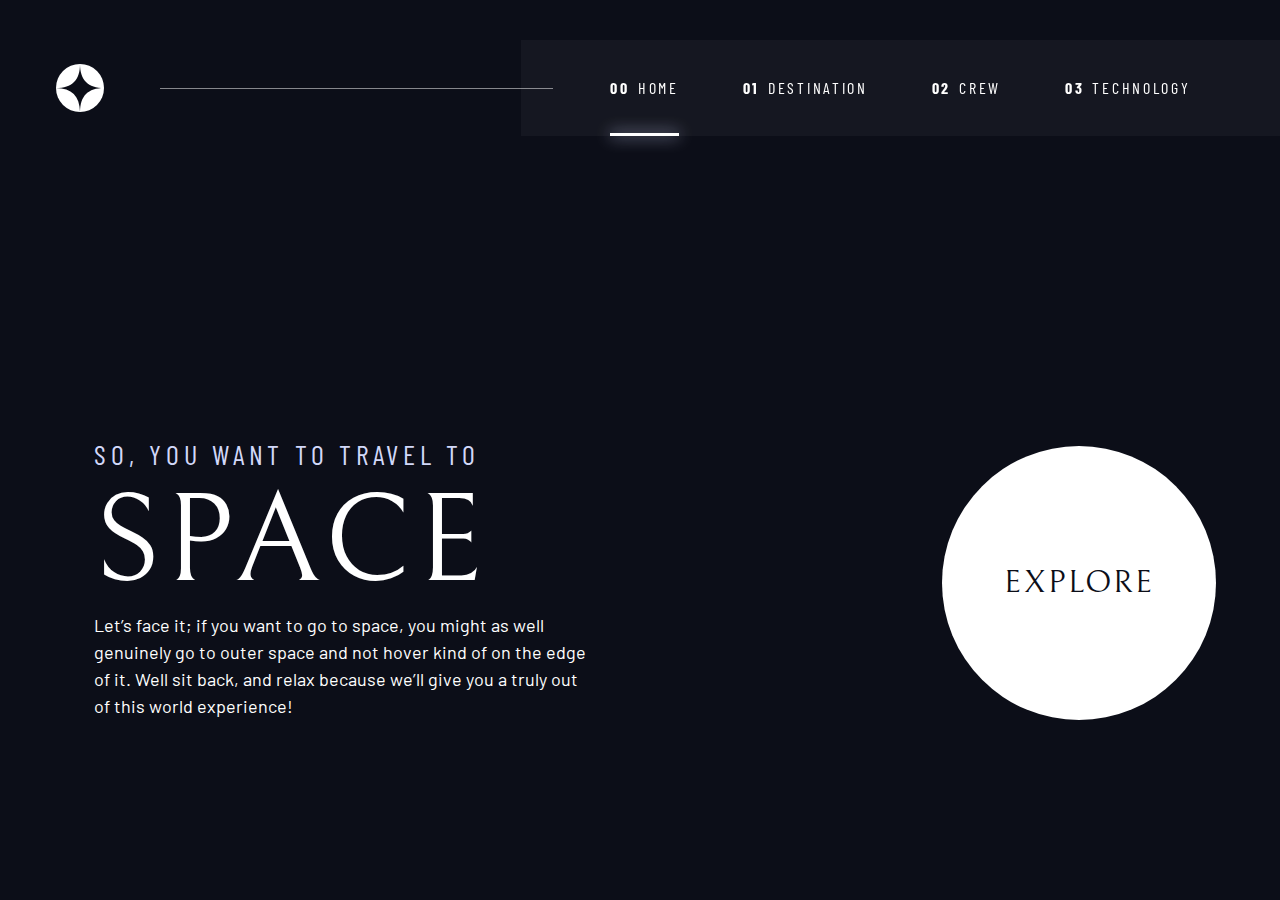
==== commit b7016df7: "refactor to improve website" ====
--- a/index.html
+++ b/index.html
@@ -16,7 +16,7 @@
                 <img src="assets/shared/logo.svg" class="logo" alt="White Circle Logo" width="40px" height="40px">
             </div>
             <!-- For accessibility we should always put the toggle button inside the nav element -->
-            <nav role="navigation" aria-label="primary navigation">
+            <nav  role="navigation" aria-label="primary">
                 <button  id='menu-trigger' class="menu-trigger click-target-helper" aria-controls="primary-navigation" aria-haspopup="true" aria-expanded="false" tabindex="0">
                     <span class="sr-only">Open Menu</span>
                 </button>
@@ -29,7 +29,7 @@
             </nav>
         </header>
         <!-- every page must have a main element -->
-        <main id="main-content" class="grid-container grid-container--home" >
+        <main id="main-content" class="grid-container grid-container--home">
             <div>
                 <h1 class="ff-sans-cond fs-500 uppercase text-accent letter-spacing-1">So, you want to travel to
                 <span class="ff-serif fs-900 text-white d-block">Space</span></h1>
--- a/styles/styles.css
+++ b/styles/styles.css
@@ -180,6 +180,7 @@
 }
 @media (min-width: 56.25em) {
   :root {
+    --fs-800: 6.25rem;
     --fs-700: 3.5rem;
     --fs-500: 1.75rem;
     --fs-400: 1.125rem;
@@ -275,6 +276,10 @@
 
 a {
   color: currentColor;
+}
+
+.no-wrap {
+  white-space: nowrap;
 }
 
 :root {
@@ -370,6 +375,10 @@
   color: hsl(var(--clr-white-hsl)/0.25);
 }
 
+.text-white-50 {
+  color: hsl(var(--clr-white-hsl)/0.5);
+}
+
 :root {
   --layer-1: 1;
   --layer-2: 2;
@@ -417,12 +426,12 @@
   margin-top: var(--flow-space, 1em);
 }
 
-.flow-small > * + * {
-  margin-top: var(--flow-space-small, 0.2em);
-}
-
-.split > * + * {
-  margin-top: 1rem;
+.flow-space-small {
+  --flow-space: 0.2em;
+}
+
+.flow-space-med {
+  --flow-space: 0.4em;
 }
 
 body {
@@ -435,7 +444,7 @@
   display: grid;
   grid-template-rows: -webkit-min-content 1fr;
   grid-template-rows: min-content 1fr;
-  background: var(--bg-image) 0/cover fixed;
+  background-image: var(--bg-image) 0/cover fixed;
   overflow-x: hidden;
 }
 
@@ -533,9 +542,10 @@
 }
 
 .dot-button {
-  --dot-size: 0.5rem;
+  --dot-size: clamp(0.35rem, 0.8vw, 0.8rem);
   padding: var(--dot-size);
   border-radius: 50%;
+  background: transparent;
   -webkit-box-shadow: inset 0px 0px 0px var(--dot-size) hsl(var(--clr-white-hsl)/0.17);
           box-shadow: inset 0px 0px 0px var(--dot-size) hsl(var(--clr-white-hsl)/0.17);
   will-change: box-shadow;
@@ -585,13 +595,13 @@
           box-shadow: 0px 0px 0px 1px hsl(var(--clr-white-hsl));
 }
 
-[aria-label="primary navigation"] {
+[aria-label=primary] {
   z-index: var(--layer-4);
 }
-[aria-label="primary navigation"] .menu-trigger {
+[aria-label=primary] .menu-trigger {
   display: none;
 }
-[aria-label="primary navigation"] .primary-navigation-list {
+[aria-label=primary] .primary-navigation-list {
   --underline-gap: 2.25rem;
   --gap: 8.5625rem;
   font-size: var(--fs-300);
@@ -600,21 +610,21 @@
   background: hsl(var(--clr-dark-hsl)/0.95);
 }
 @supports ((-webkit-backdrop-filter: blur(40px)) or (backdrop-filter: blur(40px))) {
-  [aria-label="primary navigation"] .primary-navigation-list {
+  [aria-label=primary] .primary-navigation-list {
     -webkit-backdrop-filter: blur(40px);
             backdrop-filter: blur(40px);
     background: hsl(var(--clr-white-hsl)/0.04);
   }
 }
-[aria-label="primary navigation"] .primary-navigation-list a {
+[aria-label=primary] .primary-navigation-list a {
   text-decoration: none;
 }
-[aria-label="primary navigation"] .primary-navigation-list a span {
+[aria-label=primary] .primary-navigation-list a span {
   font-weight: var(--fw-bold);
   margin-right: 0.5em;
 }
 @media (max-width: 37.4374em) {
-  [aria-label="primary navigation"] .menu-trigger {
+  [aria-label=primary] .menu-trigger {
     display: block;
     position: absolute;
     top: 2rem;
@@ -628,19 +638,19 @@
     width: var(--bg-size);
     height: var(--bg-size);
   }
-  [aria-label="primary navigation"] .menu-trigger:focus-visible {
+  [aria-label=primary] .menu-trigger:focus-visible {
     outline: 2px solid var(--clr-accent);
     outline-offset: 5px;
   }
-  [aria-label="primary navigation"] .menu-trigger[aria-expanded=true] {
+  [aria-label=primary] .menu-trigger[aria-expanded=true] {
     background-image: url(../../assets/shared/icon-close.svg);
   }
-  [aria-label="primary navigation"] .menu-trigger[aria-expanded=true] ~ .primary-navigation-list {
+  [aria-label=primary] .menu-trigger[aria-expanded=true] ~ .primary-navigation-list {
     -webkit-transform: translateX(0);
         -ms-transform: translateX(0);
             transform: translateX(0);
   }
-  [aria-label="primary navigation"] .primary-navigation-list {
+  [aria-label=primary] .primary-navigation-list {
     font-size: var(--fs-500);
     position: fixed;
     inset: 0 0 0 30%;
@@ -659,23 +669,23 @@
     transition: transform 200ms ease-out, visibility 0s 200ms, -webkit-transform 200ms ease-out;
     --gap: 1rem;
   }
-  [aria-label="primary navigation"] .primary-navigation-list.underline-indicators > * {
+  [aria-label=primary] .primary-navigation-list.underline-indicators > * {
     --underline-gap: 0.3rem;
   }
-  [aria-label="primary navigation"] .primary-navigation-list.underline-indicators > *::before {
+  [aria-label=primary] .primary-navigation-list.underline-indicators > *::before {
     height: 100%;
     width: 4px;
     right: 0;
   }
 }
 @media (min-width: 37.5em) {
-  [aria-label="primary navigation"] .primary-navigation-list {
+  [aria-label=primary] .primary-navigation-list {
     padding-inline: clamp(3rem, 7vw, 7.75rem);
     --gap: clamp(3rem, 5vw, 4.5rem);
   }
 }
 @media (min-width: 37.5em) and (max-width: 56.1875em) {
-  [aria-label="primary navigation"] .primary-navigation-list span {
+  [aria-label=primary] .primary-navigation-list span {
     display: none;
   }
 }
@@ -684,7 +694,8 @@
 .underline-indicator {
   cursor: pointer;
   position: relative;
-  padding-block: var(--underline-gap, 1rem);
+  padding-block: var(--underline-gap, 0.6rem);
+  background-color: transparent;
 }
 .underline-indicators > *::before,
 .underline-indicator::before {
@@ -767,7 +778,7 @@
   padding-bottom: 3rem;
 }
 .grid-container > * {
-  max-width: 46ch;
+  max-width: 50ch;
 }
 @media (min-width: 56.25em) {
   .grid-container {
@@ -805,12 +816,16 @@
 }
 .grid-container--destination .planet-image {
   grid-area: image;
-  width: 100%;
+  display: grid;
+  place-content: center;
+}
+.grid-container--destination .planet-image img {
   height: auto;
-  max-width: 40%;
+  max-width: 40vw;
 }
 .grid-container--destination .tab-buttons {
   grid-area: tabs;
+  --gap: min(3vw, 2rem);
 }
 .grid-container--destination .destination-info {
   grid-area: content;
@@ -824,6 +839,9 @@
   padding-top: 2.5rem;
   margin-top: 2.5rem;
 }
+.grid-container--destination .destination-meta p {
+  font-size: var(--fs-750);
+}
 @media (min-width: 37.5em) and (max-width: 56.1875em) {
   .grid-container--destination .destination-info {
     max-width: 65ch;
@@ -847,20 +865,119 @@
 @media (min-width: 56.25em) {
   .grid-container--destination {
     justify-items: start;
-    -webkit-column-gap: 5rem;
-       -moz-column-gap: 5rem;
-            column-gap: 5rem;
+    -ms-flex-line-pack: start;
+        align-content: start;
     grid-template-areas: ". title title ." ". image tabs ." ". image content .";
   }
   .grid-container--destination .planet-image {
     justify-self: center;
-    max-width: 100%;
   }
   .grid-container--destination .destination-meta {
     -webkit-box-pack: start;
         -ms-flex-pack: start;
             justify-content: start;
-    gap: 5rem;
+    --gap: min(8vw, 6rem);
+  }
+}
+.grid-container--crew {
+  --flow-space: 2rem;
+  grid-template-areas: "title" "image" "tabs" "content";
+}
+.grid-container--crew .numbered-title {
+  grid-area: title;
+}
+.grid-container--crew .crew-image {
+  grid-area: image;
+  display: grid;
+  place-content: center;
+  border-bottom: 1px solid var(--clr-grey-blue);
+}
+.grid-container--crew .crew-image img {
+  height: auto;
+  max-width: 50vw;
+}
+.grid-container--crew .dot-buttons {
+  grid-area: tabs;
+}
+.grid-container--crew .crew-meta {
+  grid-area: content;
+}
+@media (min-width: 37.5em) {
+  .grid-container--crew {
+    grid-template-areas: "title" "content" "tabs" "image";
+  }
+  .grid-container--crew .numbered-title {
+    margin-top: max(2rem, 5vw);
+    justify-self: start;
+  }
+  .grid-container--crew .crew-image {
+    -ms-flex-item-align: end;
+        align-self: end;
+  }
+}
+@media (min-width: 56.25em) {
+  .grid-container--crew {
+    grid-template-areas: ". title image ." ". content image ." ". tabs image .";
+    justify-items: start;
+  }
+}
+.grid-container--tech {
+  padding-inline: 0;
+  --flow-space: 2rem;
+  -ms-flex-line-pack: start;
+      align-content: start;
+  grid-template-columns: clamp(1.5rem, 5vw, 3.5rem) 1fr clamp(1.5rem, 5vw, 3.5rem);
+  grid-template-areas: ". title ." "image image image" ". tabs ." ". content .";
+}
+.grid-container--tech .numbered-title {
+  grid-area: title;
+}
+.grid-container--tech .tech-image {
+  grid-area: image;
+  max-width: 100%;
+  width: 100%;
+}
+.grid-container--tech .tech-image > img {
+  -o-object-fit: cover;
+     object-fit: cover;
+  width: 100%;
+  max-height: clamp(170px, 25vw, 527px);
+}
+.grid-container--tech .number-buttons {
+  grid-area: tabs;
+  grid-auto-flow: column;
+  justify-items: center;
+  -webkit-box-pack: center;
+      -ms-flex-pack: center;
+          justify-content: center;
+}
+.grid-container--tech .tech-meta {
+  grid-area: content;
+}
+@media (min-width: 37.5em) {
+  .grid-container--tech {
+    margin-top: 2rem;
+  }
+  .grid-container--tech .numbered-title {
+    justify-self: start;
+  }
+}
+@media (min-width: 56.25em) {
+  .grid-container--tech {
+    grid-template-columns: clamp(1.5rem, 15vw, 6vw) auto 1fr 1fr;
+    grid-template-areas: ". title title title" ". tabs content image";
+  }
+  .grid-container--tech .tech-image {
+    display: grid;
+    -webkit-box-pack: end;
+        -ms-flex-pack: end;
+            justify-content: end;
+  }
+  .grid-container--tech .tech-image img {
+    min-height: 527px;
+  }
+  .grid-container--tech .number-buttons {
+    grid-auto-flow: row;
   }
 }
 
@@ -890,4 +1007,32 @@
   .destination {
     --bg-image: url(../../assets/destination/background-destination-desktop.jpg);
   }
+}
+
+.crew {
+  --bg-image: url(../../assets/crew/background-crew-mobile.jpg);
+}
+@media (min-width: 37.5em) {
+  .crew {
+    --bg-image: url(../../assets/crew/background-crew-tablet.jpg);
+  }
+}
+@media (min-width: 56.25em) {
+  .crew {
+    --bg-image: url(../../assets/crew/background-crew-desktop.jpg);
+  }
+}
+
+.tech {
+  --bg-image: url(../../assets/technology/background-technology-mobile.jpg);
+}
+@media (min-width: 37.5em) {
+  .tech {
+    --bg-image: url(../../assets/technology/background-technology-tablet.jpg);
+  }
+}
+@media (min-width: 56.25em) {
+  .tech {
+    --bg-image: url(../../assets/technology/background-technology-desktop.jpg);
+  }
 }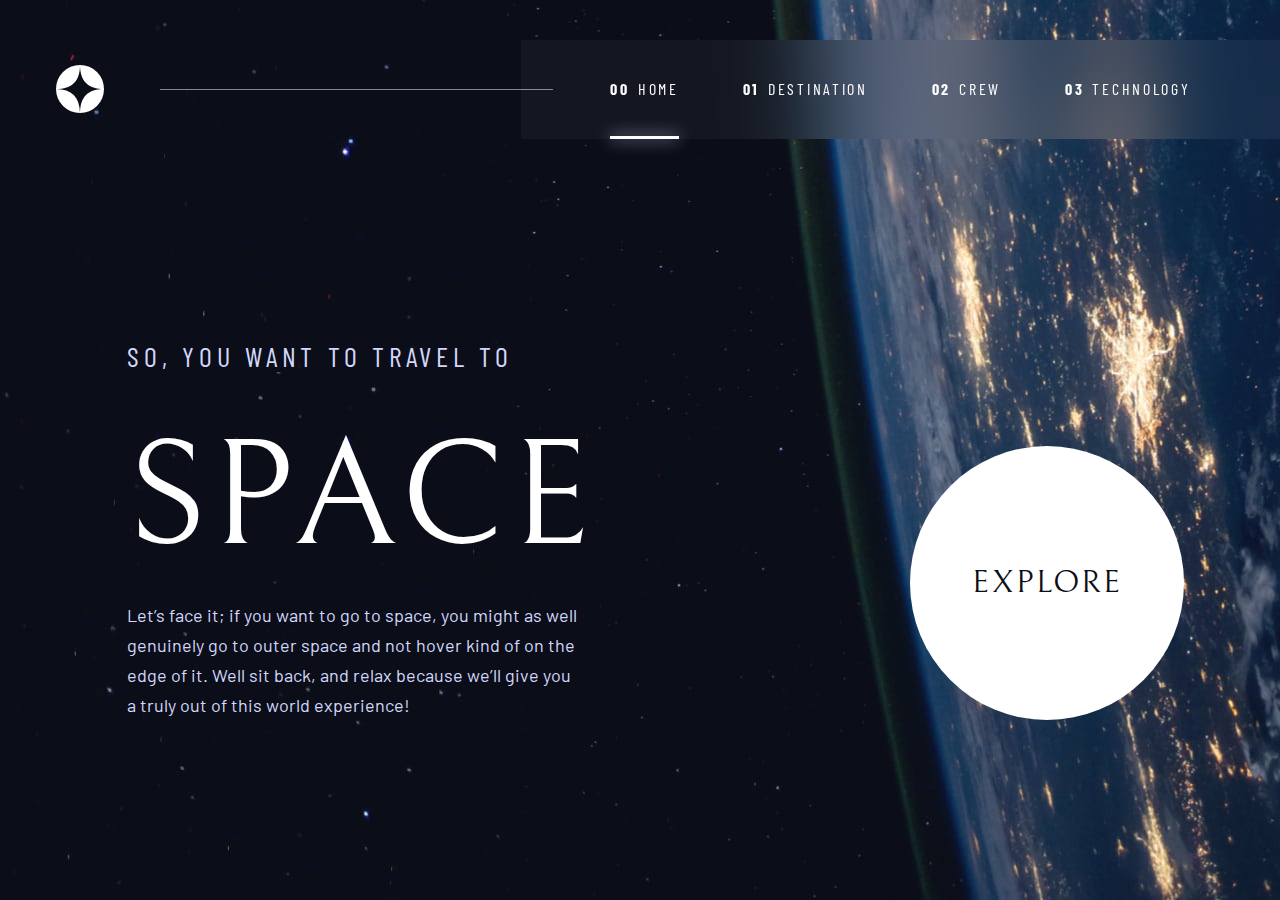
==== commit 93f748ef: "fix accessibility" ====
--- a/index.html
+++ b/index.html
@@ -4,7 +4,7 @@
     <meta charset="UTF-8">
     <meta name="viewport" content="width=device-width, initial-scale=1.0">
     <link rel="stylesheet" href="styles/styles.css">
-    <link rel="icon" type="image/png" sizes="32x32" href="./assets/favicon-32x32.png">
+    <link rel="icon" type="image/png" sizes="32x32" href="/assets/favicon-32x32.png">
     <script src="javascript/navigation.js" defer></script>
     <title>Frontend Mentor | Space tourism website</title>
     </head>
@@ -13,11 +13,11 @@
         <header class="primary-header flex">
             <div>
                 <!-- Must put the dimensions of images so the browser knows the aspect ratio-->
-                <img src="assets/shared/logo.svg" class="logo" alt="White Circle Logo" width="40px" height="40px">
+                <img src="assets/shared/logo.svg" class="logo" alt="White Circle" width="40px" height="40px">
             </div>
             <!-- For accessibility we should always put the toggle button inside the nav element -->
-            <nav  role="navigation" aria-label="primary">
-                <button  id='menu-trigger' class="menu-trigger click-target-helper" aria-controls="primary-navigation" aria-haspopup="true" aria-expanded="false" tabindex="0">
+            <nav  aria-label="primary">
+                <button  type="button" id='menu-trigger' class="menu-trigger click-target-helper" aria-controls="primary-navigation-list" aria-haspopup="true" aria-expanded="false" tabindex="0">
                     <span class="sr-only">Open Menu</span>
                 </button>
                 <ul id="primary-navigation-list" class="primary-navigation-list underline-indicators  | flex">
@@ -30,10 +30,10 @@
         </header>
         <!-- every page must have a main element -->
         <main id="main-content" class="grid-container grid-container--home">
-            <div>
+            <div class="flow">
                 <h1 class="ff-sans-cond fs-500 uppercase text-accent letter-spacing-1">So, you want to travel to
                 <span class="ff-serif fs-900 text-white d-block">Space</span></h1>
-                <p>Let’s face it; if you want to go to space, you might as well genuinely go to
+                <p class="text-accent">Let’s face it; if you want to go to space, you might as well genuinely go to
                 outer space and not hover kind of on the edge of it. Well sit back, and relax
                 because we’ll give you a truly out of this world experience!</p>
             </div>
--- a/styles/styles.css
+++ b/styles/styles.css
@@ -60,25 +60,6 @@
   cursor: pointer;
 }
 
-/* Remove all animations, transitions and smooth scroll for people that prefer not to see them */
-@media (prefers-reduced-motion: reduce) {
-  html:focus-within {
-    scroll-behavior: auto;
-  }
-
-  *,
-*::before,
-*::after {
-    -webkit-animation-duration: 0.01ms !important;
-            animation-duration: 0.01ms !important;
-    -webkit-animation-iteration-count: 1 !important;
-            animation-iteration-count: 1 !important;
-    -webkit-transition-duration: 0.01ms !important;
-         -o-transition-duration: 0.01ms !important;
-            transition-duration: 0.01ms !important;
-    scroll-behavior: auto !important;
-  }
-}
 :root {
   --phone-max: 37.4374em;
   --tab-port-min: 37.5em // 600px
@@ -148,7 +129,7 @@
   --ff-serif: "Bellefair", var(--font-serif);
   --ff-sans-cond: "Barlow Condensed", var(--font-sans);
   --ff-sans-normal: "Barlow", var(--font-sans);
-  --fs-900: clamp(5rem, 8.5vw + 1rem, 9.375rem);
+  --fs-900: clamp(5rem, 14.5vw + 1rem, 9.375rem);
   --fs-800: 3.55rem;
   --fs-750: 1.75rem;
   --fs-700: 1.5rem;
@@ -440,11 +421,12 @@
   font-family: var(--ff-sans-normal);
   font-size: var(--fs-400);
   font-weight: var(--fw-normal);
-  line-height: 1.5;
+  line-height: 1.667;
   display: grid;
   grid-template-rows: -webkit-min-content 1fr;
   grid-template-rows: min-content 1fr;
-  background-image: var(--bg-image) 0/cover fixed;
+  background: var(--bg-image) 0/cover fixed;
+  background-color: var(--clr-dark);
   overflow-x: hidden;
 }
 
@@ -777,17 +759,26 @@
   padding-inline: 1.5rem;
   padding-bottom: 3rem;
 }
-.grid-container > * {
-  max-width: 50ch;
+.grid-container * {
+  max-width: 45ch;
 }
 @media (min-width: 56.25em) {
   .grid-container {
     text-align: left;
-    -webkit-column-gap: var(--container-gap, 2rem);
-       -moz-column-gap: var(--container-gap, 2rem);
-            column-gap: var(--container-gap, 2rem);
+    -webkit-column-gap: var(--container-gap, 4rem);
+       -moz-column-gap: var(--container-gap, 4rem);
+            column-gap: var(--container-gap, 4rem);
     grid-template-columns: minmax(0.5rem, 1fr) repeat(2, minmax(0, 40rem)) minmax(0.5rem, 1fr);
     padding-bottom: max(5rem, 20vh);
+  }
+}
+.grid-container--home h1 span {
+  margin-top: 0.25em;
+}
+@media (max-width: 37.4374em) {
+  .grid-container--home > :last-child {
+    -ms-flex-item-align: end;
+        align-self: end;
   }
 }
 @media (min-width: 56.25em) {
